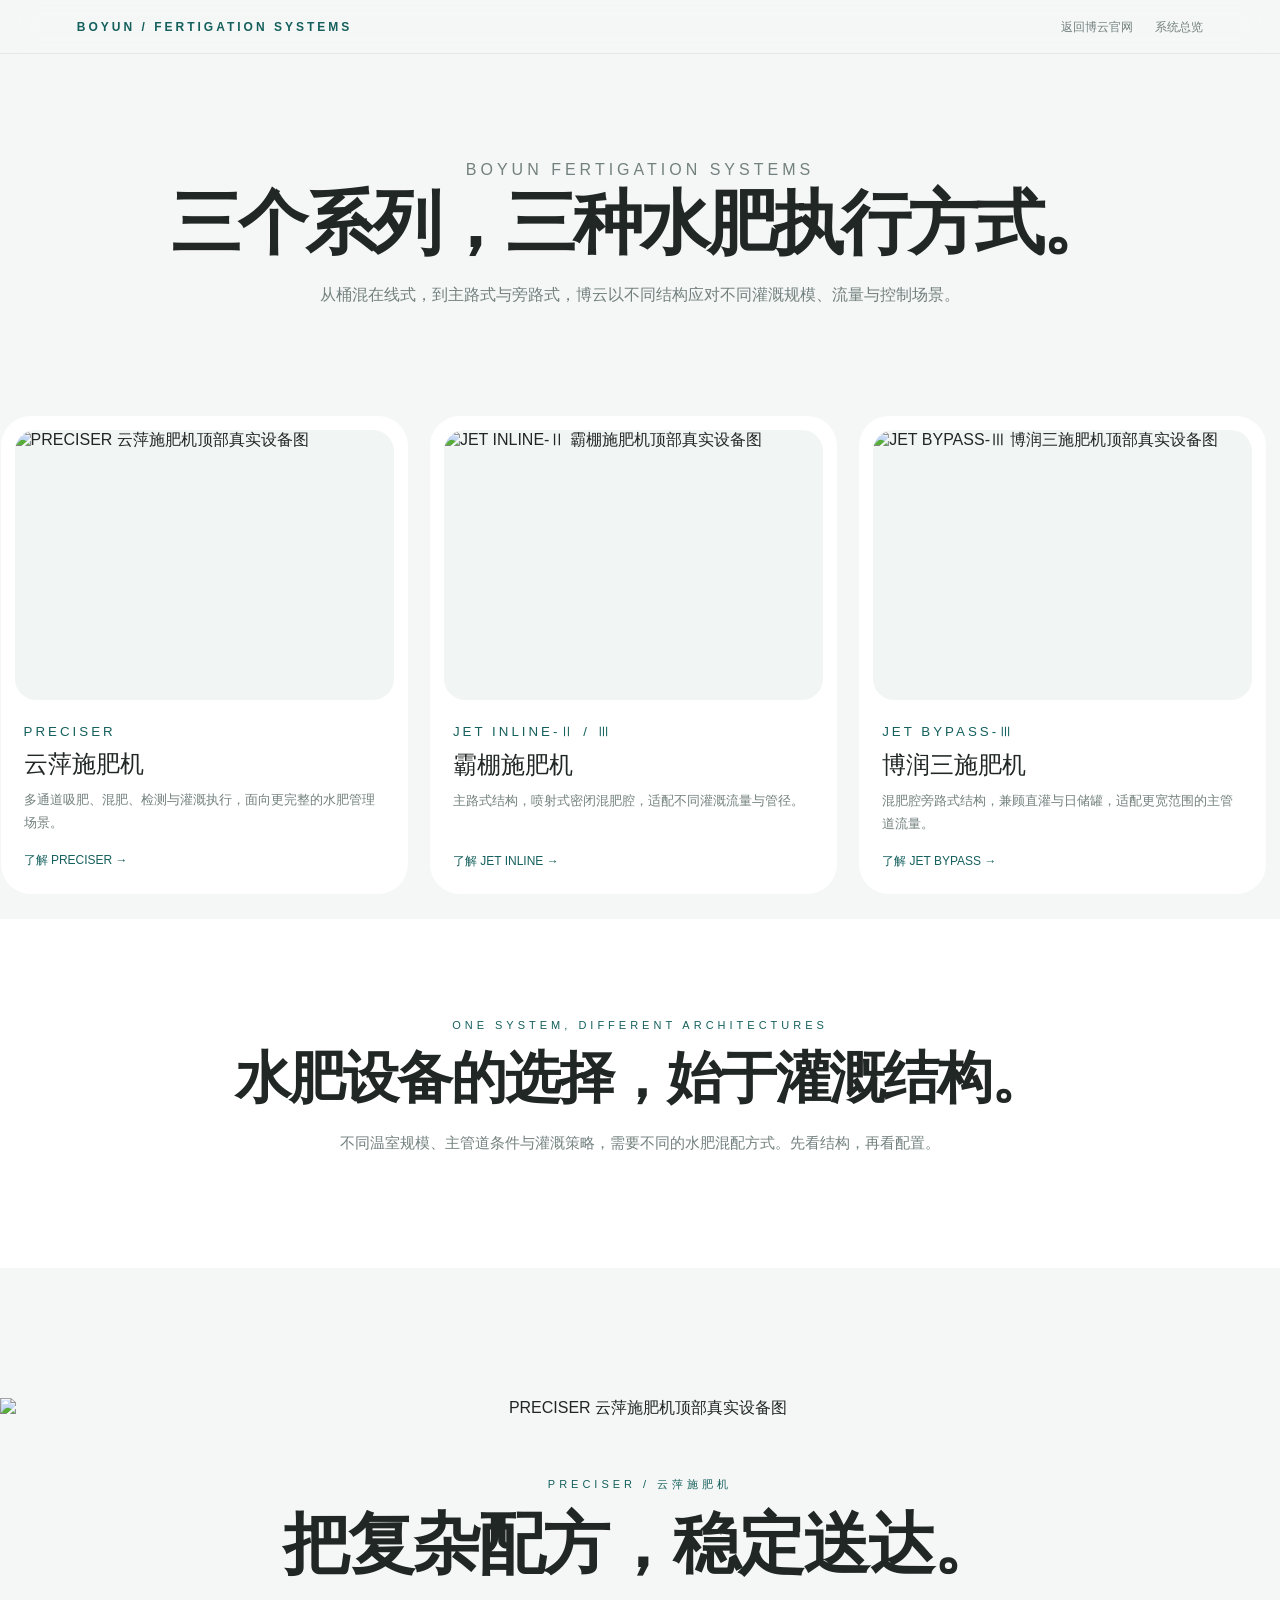
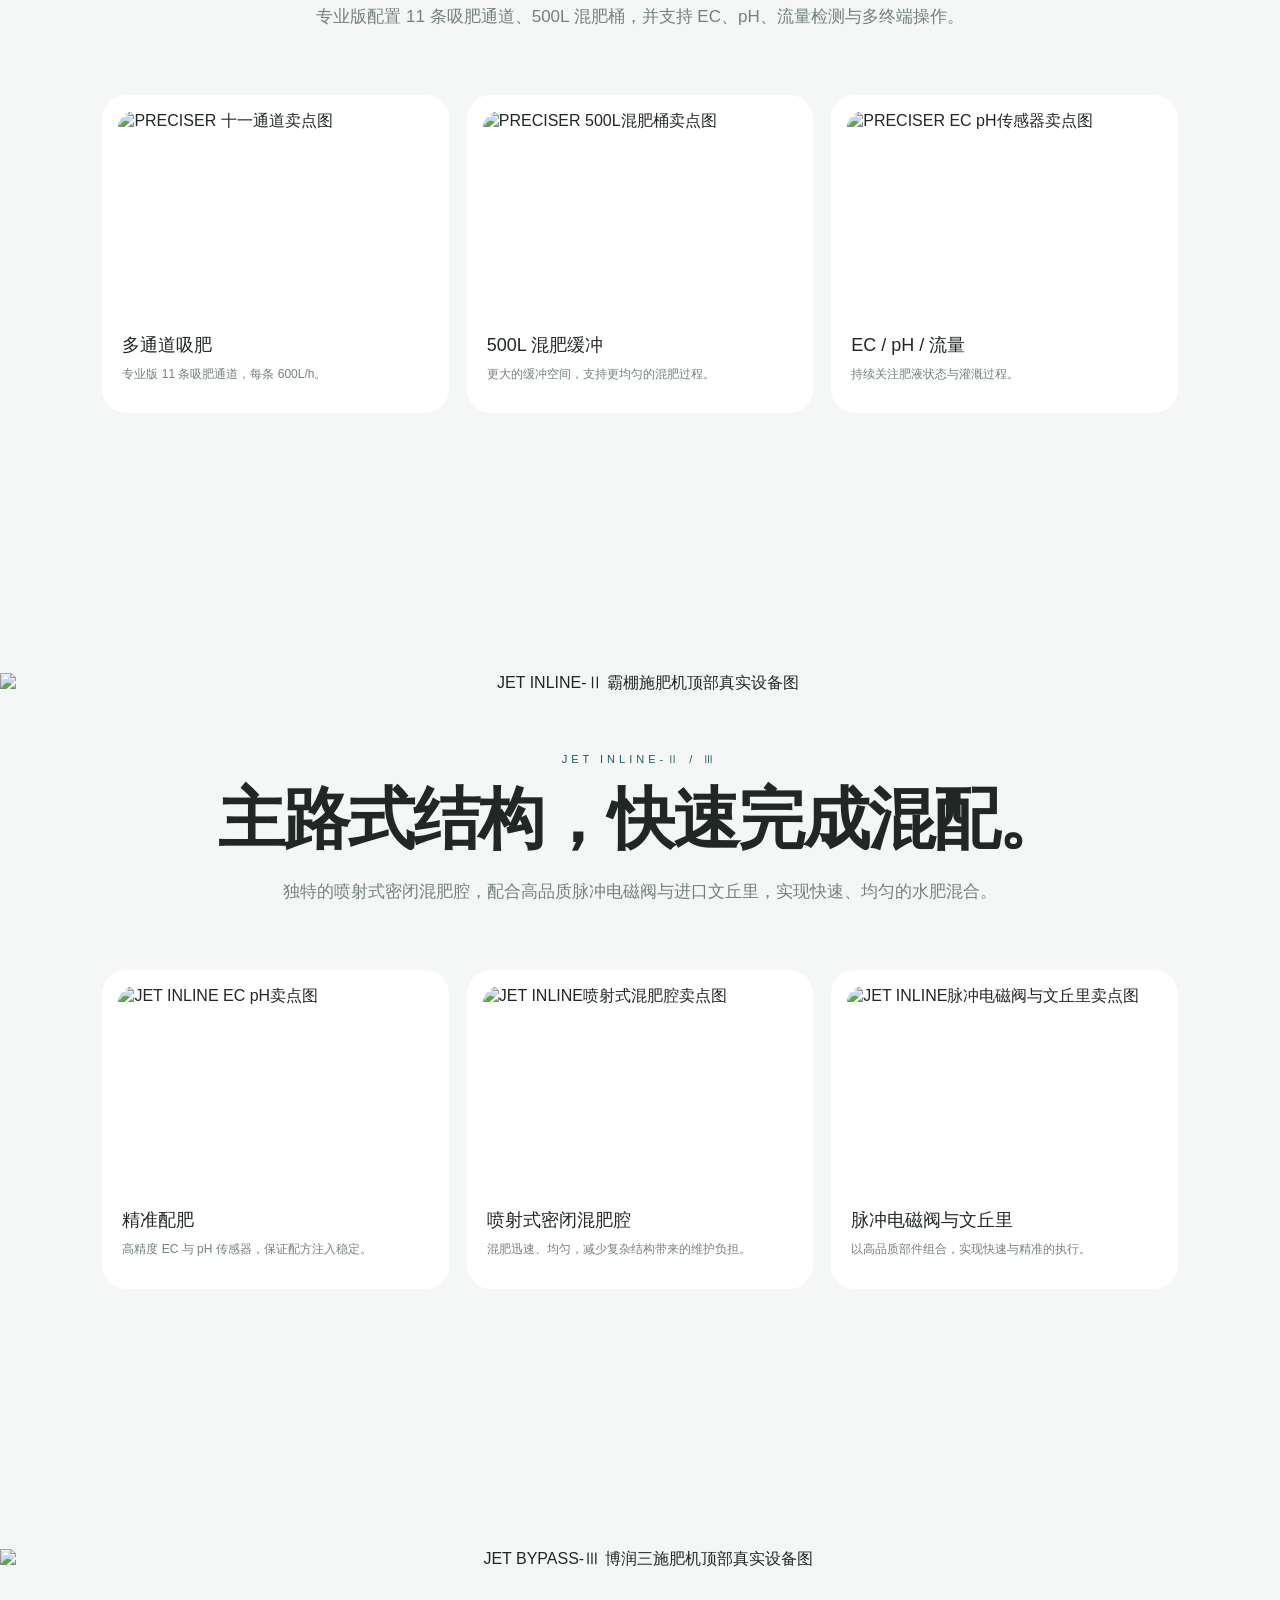
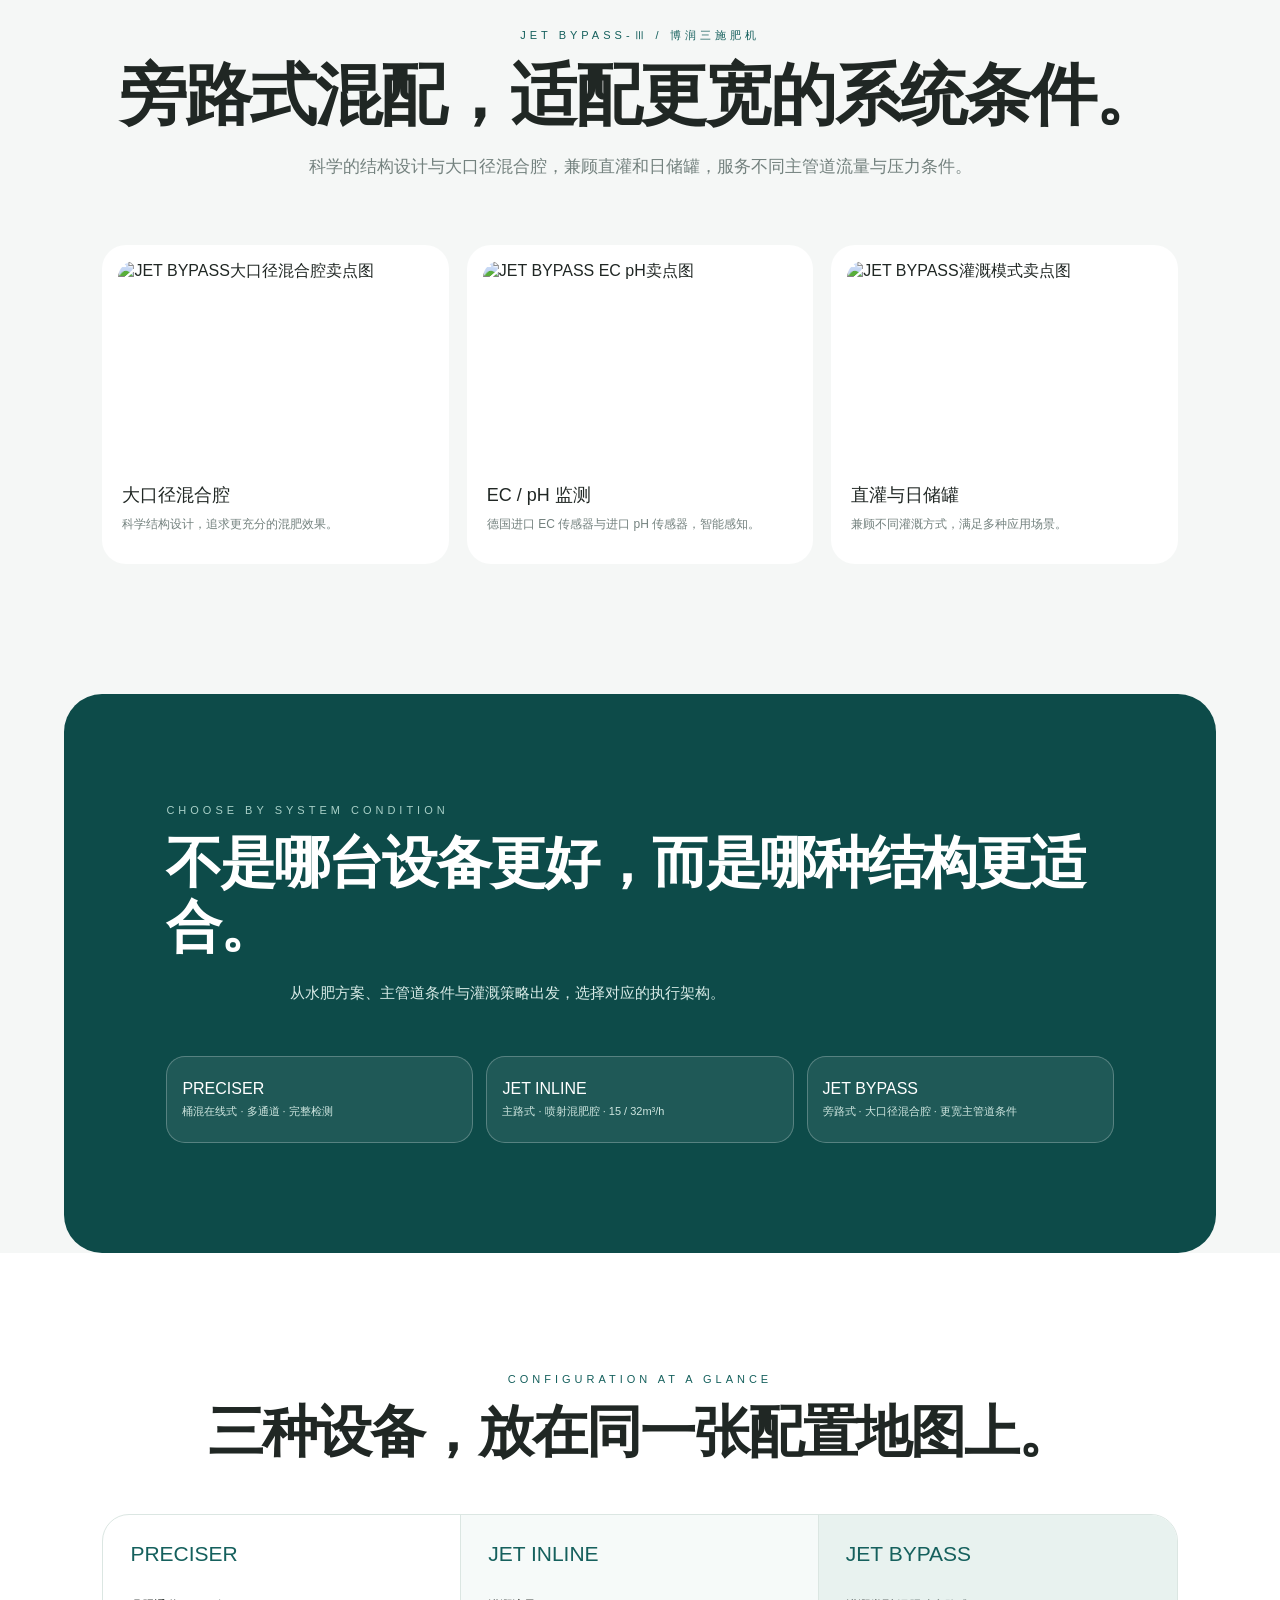
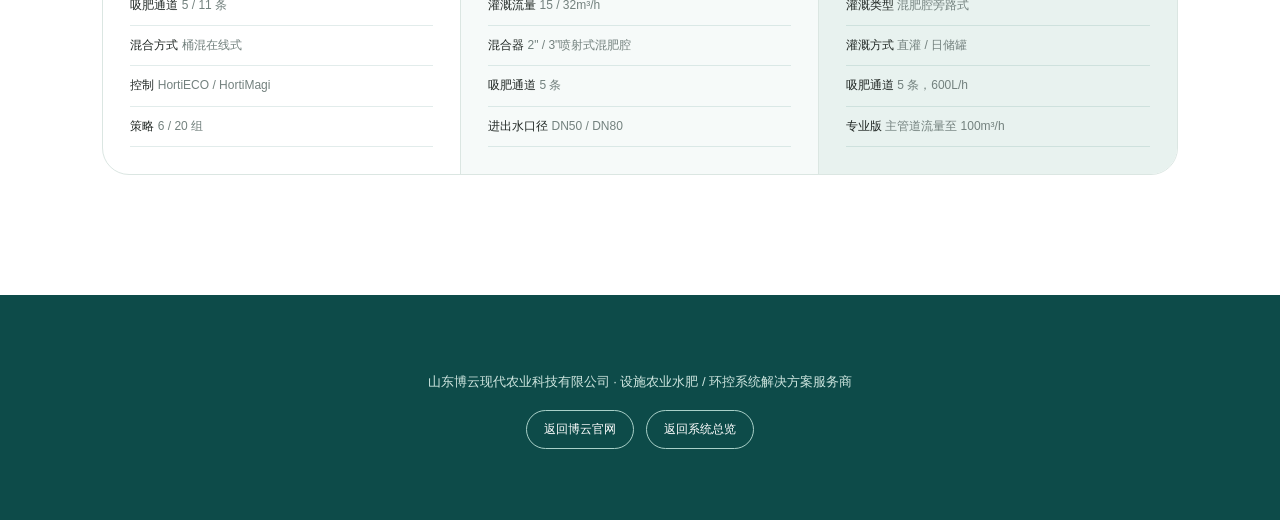
==== fertigation-series.html @ b38438c3 "Link system map fertigation module to series page" ====
<!doctype html>
<html lang="zh-CN">
<head>
<meta charset="UTF-8"><meta name="viewport" content="width=device-width,initial-scale=1">
<title>博云施肥机系列｜从配方到灌溉执行</title>
<meta name="description" content="PRECISER 云萍施肥机、JET INLINE-Ⅱ/Ⅲ 霸棚施肥机、JET BYPASS-Ⅲ 博润三施肥机产品系列。">
<style>
:root{--g:#15605d;--deep:#0d4b49;--paper:#f5f7f6;--ink:#202724;--muted:#73817e;--line:#dbe6e2;--blue:#e6f0ee}
*{box-sizing:border-box}html{scroll-behavior:smooth}body{margin:0;background:#fff;color:var(--ink);font-family:Arial,"Microsoft YaHei","PingFang SC",sans-serif}.site{max-width:1440px;margin:auto;background:var(--paper);overflow:hidden}.nav{position:sticky;top:0;z-index:20;padding:17px 6%;display:flex;justify-content:space-between;align-items:center;background:rgba(245,247,246,.88);border-bottom:1px solid rgba(219,230,226,.8);backdrop-filter:blur(16px)}.brand{font-size:12px;letter-spacing:3px;color:var(--g);font-weight:bold}.nav a{margin-left:22px;color:var(--muted);font-size:12px;text-decoration:none}.nav a:hover{color:var(--g)}.hero{padding:100px 7% 60px;text-align:center}.eyebrow{margin:0 0 15px;color:var(--g);font-size:11px;letter-spacing:4px}.hero h1{margin:0 auto 17px;font-size:clamp(37px,5.5vw,70px);line-height:1.08;letter-spacing:-3px}.hero p{max-width:690px;margin:auto;color:var(--muted);font-size:16px;line-height:2}.series-rail{display:flex;gap:22px;overflow-x:auto;margin:45px 0 0;padding:0 7% 25px;scroll-snap-type:x mandatory}.series-card{position:relative;flex:0 0 37%;min-width:320px;padding:14px;border-radius:30px;background:#fff;scroll-snap-align:start;transition:transform .35s,box-shadow .35s}.series-card:hover{transform:translateY(-9px);box-shadow:0 24px 48px rgba(21,96,93,.14)}.series-card img{display:block;width:100%;height:270px;object-fit:contain;border-radius:21px;background:#f1f5f4;transition:transform .45s}.series-card:hover img{transform:scale(1.035)}.card-body{padding:22px 9px 10px;text-align:left}.card-body small{color:var(--g);letter-spacing:3px}.card-body h2{margin:8px 0;font-size:24px;font-weight:500}.card-body p{min-height:49px;margin:0;color:var(--muted);font-size:13px;line-height:1.8}.card-link{display:inline-block;margin-top:15px;color:var(--g);font-size:12px;text-decoration:none}.series-intro{padding:100px 8% 110px;text-align:center;background:#fff}.section-title{margin:0 auto 18px;font-size:clamp(30px,4.5vw,56px);line-height:1.15;letter-spacing:-2px}.desc{max-width:700px;margin:auto;color:var(--muted);font-size:15px;line-height:2}.focus{padding:130px 8%;background:var(--paper)}.focus-head{text-align:center;margin-bottom:62px}.focus-head .focus-hero{display:block;width:calc(100% + 16vw);height:auto;max-height:none;object-fit:contain;margin:0 -8vw 58px;border-radius:0;background:transparent;box-shadow:none}.focus-head h2{font-size:clamp(38px,5.2vw,68px);line-height:1.12;letter-spacing:-2px;font-weight:600}.focus-head .desc{max-width:720px;font-size:17px;line-height:1.95}.focus-grid{display:grid;grid-template-columns:repeat(3,1fr);gap:18px;max-width:1120px;margin:auto}.focus-card{padding:16px;border-radius:24px;background:#fff;transition:transform .35s,box-shadow .35s}.focus-card:hover{transform:translateY(-8px);box-shadow:0 20px 42px rgba(21,96,93,.12)}.focus-card img{display:block;width:100%;height:205px;object-fit:cover;border-radius:17px}.focus-card h3{margin:17px 4px 7px;font-size:18px;font-weight:500}.focus-card p{margin:0 4px 12px;color:var(--muted);font-size:12px;line-height:1.8}.focus-card a{margin:0 4px;color:var(--g);font-size:12px;text-decoration:none}.system{margin:0 5%;padding:110px 8%;border-radius:38px;background:var(--deep);color:#fff}.system .eyebrow{color:#a9d0c8}.system .desc{color:#d8ebe7}.system-row{display:flex;gap:13px;max-width:980px;margin:48px auto 0}.system-node{flex:1;padding:23px 15px;border:1px solid rgba(255,255,255,.25);border-radius:19px;background:rgba(255,255,255,.08);transition:background .3s,transform .3s}.system-node:hover{background:#fff;color:var(--g);transform:translateY(-7px)}.system-node b{display:block;font-size:16px;font-weight:500}.system-node span{display:block;margin-top:6px;color:#cfe6e0;font-size:11px}.system-node:hover span{color:var(--muted)}.compare{padding:120px 8%;background:#fff;text-align:center}.compare-box{display:grid;grid-template-columns:repeat(3,1fr);max-width:1120px;margin:50px auto 0;border:1px solid var(--line);border-radius:27px;overflow:hidden;text-align:left}.model{padding:27px;border-right:1px solid var(--line)}.model:last-child{border-right:0}.model:nth-child(2){background:#f6faf9}.model:nth-child(3){background:#e8f2ef}.model h3{margin:0 0 20px;color:var(--g);font-size:21px;font-weight:500}.model ul{list-style:none;padding:0;margin:0}.model li{padding:10px 0;border-bottom:1px solid rgba(21,96,93,.12);color:var(--muted);font-size:12px;line-height:1.6}.model li b{color:var(--ink);font-weight:500}.footer{padding:65px 8%;background:var(--deep);color:#fff;text-align:center}.footer p{color:#cfe6e0;font-size:13px}.footer a{display:inline-block;margin:6px;padding:10px 17px;border:1px solid #a9d0c8;border-radius:999px;color:#fff;text-decoration:none;font-size:12px}.footer a:hover{background:#fff;color:var(--g)}
@media(max-width:800px){.nav{display:block;text-align:center}.nav-links{margin-top:10px;white-space:nowrap;overflow:auto}.nav a{margin:0 8px}.hero{padding:70px 5% 40px}.series-card{flex-basis:78%}.focus-grid,.compare-box{display:block}.focus-card{margin-bottom:15px}.model{border-right:0;border-bottom:1px solid var(--line)}.model:last-child{border-bottom:0}.system{margin:0 3%;border-radius:30px;padding:80px 7%}.system-row{display:block}.system-node{margin-bottom:12px}.focus,.compare,.series-intro{padding-top:80px;padding-bottom:85px}}
</style>
</head>
<body><div class="site">
<nav class="nav"><div class="brand">BOYUN / FERTIGATION SYSTEMS</div><div class="nav-links"><a href="https://www.cnboyun.com/">返回博云官网</a><a href="https://lsy236996766-oss.github.io/preciser-product-page/system-map.html">系统总览</a></div></nav>
<header class="hero"><p class="eyebrow">BOYUN FERTIGATION SYSTEMS</p><h1>三个系列，三种水肥执行方式。</h1><p>从桶混在线式，到主路式与旁路式，博云以不同结构应对不同灌溉规模、流量与控制场景。</p></header>
<section class="series-rail"><article class="series-card"><img src="https://www.cnboyun.com/data/images/banner/20251110094152_782.jpg" alt="PRECISER 云萍施肥机顶部真实设备图"><div class="card-body"><small>PRECISER</small><h2>云萍施肥机</h2><p>多通道吸肥、混肥、检测与灌溉执行，面向更完整的水肥管理场景。</p><a class="card-link" href="https://www.cnboyun.com/p/pp1.html">了解 PRECISER →</a></div></article><article class="series-card"><img src="https://www.cnboyun.com/data/images/banner/20260513150954_433.jpg" alt="JET INLINE-Ⅱ 霸棚施肥机顶部真实设备图"><div class="card-body"><small>JET INLINE-Ⅱ / Ⅲ</small><h2>霸棚施肥机</h2><p>主路式结构，喷射式密闭混肥腔，适配不同灌溉流量与管径。</p><a class="card-link" href="https://www.cnboyun.com/p/pp11.html">了解 JET INLINE →</a></div></article><article class="series-card"><img src="https://www.cnboyun.com/data/images/banner/20260513153320_454.jpg" alt="JET BYPASS-Ⅲ 博润三施肥机顶部真实设备图"><div class="card-body"><small>JET BYPASS-Ⅲ</small><h2>博润三施肥机</h2><p>混肥腔旁路式结构，兼顾直灌与日储罐，适配更宽范围的主管道流量。</p><a class="card-link" href="https://www.cnboyun.com/p/pp12.html">了解 JET BYPASS →</a></div></article></section>
<section class="series-intro"><p class="eyebrow">ONE SYSTEM, DIFFERENT ARCHITECTURES</p><h2 class="section-title">水肥设备的选择，始于灌溉结构。</h2><p class="desc">不同温室规模、主管道条件与灌溉策略，需要不同的水肥混配方式。先看结构，再看配置。</p></section>
<section class="focus" id="preciser"><div class="focus-head"><img class="focus-hero" src="https://www.cnboyun.com/data/images/banner/20251110094152_782.jpg" alt="PRECISER 云萍施肥机顶部真实设备图"><p class="eyebrow">PRECISER / 云萍施肥机</p><h2 class="section-title">把复杂配方，稳定送达。</h2><p class="desc">专业版配置 11 条吸肥通道、500L 混肥桶，并支持 EC、pH、流量检测与多终端操作。</p></div><div class="focus-grid"><article class="focus-card"><img src="https://www.cnboyun.com/data/images/banner/20251114203657_895.jpg" alt="PRECISER 十一通道卖点图"><h3>多通道吸肥</h3><p>专业版 11 条吸肥通道，每条 600L/h。</p></article><article class="focus-card"><img src="https://www.cnboyun.com/data/images/banner/20251114204116_902.jpg" alt="PRECISER 500L混肥桶卖点图"><h3>500L 混肥缓冲</h3><p>更大的缓冲空间，支持更均匀的混肥过程。</p></article><article class="focus-card"><img src="https://www.cnboyun.com/data/images/banner/20251114204125_744.jpg" alt="PRECISER EC pH传感器卖点图"><h3>EC / pH / 流量</h3><p>持续关注肥液状态与灌溉过程。</p></article></div></section>
<section class="focus" id="inline"><div class="focus-head"><img class="focus-hero" src="https://www.cnboyun.com/data/images/banner/20260513150954_433.jpg" alt="JET INLINE-Ⅱ 霸棚施肥机顶部真实设备图"><p class="eyebrow">JET INLINE-Ⅱ / Ⅲ</p><h2 class="section-title">主路式结构，快速完成混配。</h2><p class="desc">独特的喷射式密闭混肥腔，配合高品质脉冲电磁阀与进口文丘里，实现快速、均匀的水肥混合。</p></div><div class="focus-grid"><article class="focus-card"><img src="https://www.cnboyun.com/data/images/banner/20260513151304_184.jpg" alt="JET INLINE EC pH卖点图"><h3>精准配肥</h3><p>高精度 EC 与 pH 传感器，保证配方注入稳定。</p></article><article class="focus-card"><img src="https://www.cnboyun.com/data/images/banner/20260513151324_571.jpg" alt="JET INLINE喷射式混肥腔卖点图"><h3>喷射式密闭混肥腔</h3><p>混肥迅速、均匀，减少复杂结构带来的维护负担。</p></article><article class="focus-card"><img src="https://www.cnboyun.com/data/images/banner/20260513151349_224.jpg" alt="JET INLINE脉冲电磁阀与文丘里卖点图"><h3>脉冲电磁阀与文丘里</h3><p>以高品质部件组合，实现快速与精准的执行。</p></article></div></section>
<section class="focus" id="bypass"><div class="focus-head"><img class="focus-hero" src="https://www.cnboyun.com/data/images/banner/20260513153320_454.jpg" alt="JET BYPASS-Ⅲ 博润三施肥机顶部真实设备图"><p class="eyebrow">JET BYPASS-Ⅲ / 博润三施肥机</p><h2 class="section-title">旁路式混配，适配更宽的系统条件。</h2><p class="desc">科学的结构设计与大口径混合腔，兼顾直灌和日储罐，服务不同主管道流量与压力条件。</p></div><div class="focus-grid"><article class="focus-card"><img src="https://www.cnboyun.com/data/images/banner/20260513153831_382.jpg" alt="JET BYPASS大口径混合腔卖点图"><h3>大口径混合腔</h3><p>科学结构设计，追求更充分的混肥效果。</p></article><article class="focus-card"><img src="https://www.cnboyun.com/data/images/banner/20260513153852_387.jpg" alt="JET BYPASS EC pH卖点图"><h3>EC / pH 监测</h3><p>德国进口 EC 传感器与进口 pH 传感器，智能感知。</p></article><article class="focus-card"><img src="https://www.cnboyun.com/data/images/banner/20260513153912_584.jpg" alt="JET BYPASS灌溉模式卖点图"><h3>直灌与日储罐</h3><p>兼顾不同灌溉方式，满足多种应用场景。</p></article></div></section>
<section class="system"><p class="eyebrow">CHOOSE BY SYSTEM CONDITION</p><h2 class="section-title">不是哪台设备更好，而是哪种结构更适合。</h2><p class="desc">从水肥方案、主管道条件与灌溉策略出发，选择对应的执行架构。</p><div class="system-row"><div class="system-node"><b>PRECISER</b><span>桶混在线式 · 多通道 · 完整检测</span></div><div class="system-node"><b>JET INLINE</b><span>主路式 · 喷射混肥腔 · 15 / 32m³/h</span></div><div class="system-node"><b>JET BYPASS</b><span>旁路式 · 大口径混合腔 · 更宽主管道条件</span></div></div></section>
<section class="compare"><p class="eyebrow">CONFIGURATION AT A GLANCE</p><h2 class="section-title">三种设备，放在同一张配置地图上。</h2><div class="compare-box"><div class="model"><h3>PRECISER</h3><ul><li><b>吸肥通道</b> 5 / 11 条</li><li><b>混合方式</b> 桶混在线式</li><li><b>控制</b> HortiECO / HortiMagi</li><li><b>策略</b> 6 / 20 组</li></ul></div><div class="model"><h3>JET INLINE</h3><ul><li><b>灌溉流量</b> 15 / 32m³/h</li><li><b>混合器</b> 2" / 3"喷射式混肥腔</li><li><b>吸肥通道</b> 5 条</li><li><b>进出水口径</b> DN50 / DN80</li></ul></div><div class="model"><h3>JET BYPASS</h3><ul><li><b>灌溉类型</b> 混肥腔旁路式</li><li><b>灌溉方式</b> 直灌 / 日储罐</li><li><b>吸肥通道</b> 5 条，600L/h</li><li><b>专业版</b> 主管道流量至 100m³/h</li></ul></div></div></section>
<footer class="footer"><p>山东博云现代农业科技有限公司 · 设施农业水肥 / 环控系统解决方案服务商</p><a href="https://www.cnboyun.com/">返回博云官网</a><a href="https://lsy236996766-oss.github.io/preciser-product-page/system-map.html">返回系统总览</a></footer>
</div></body></html>
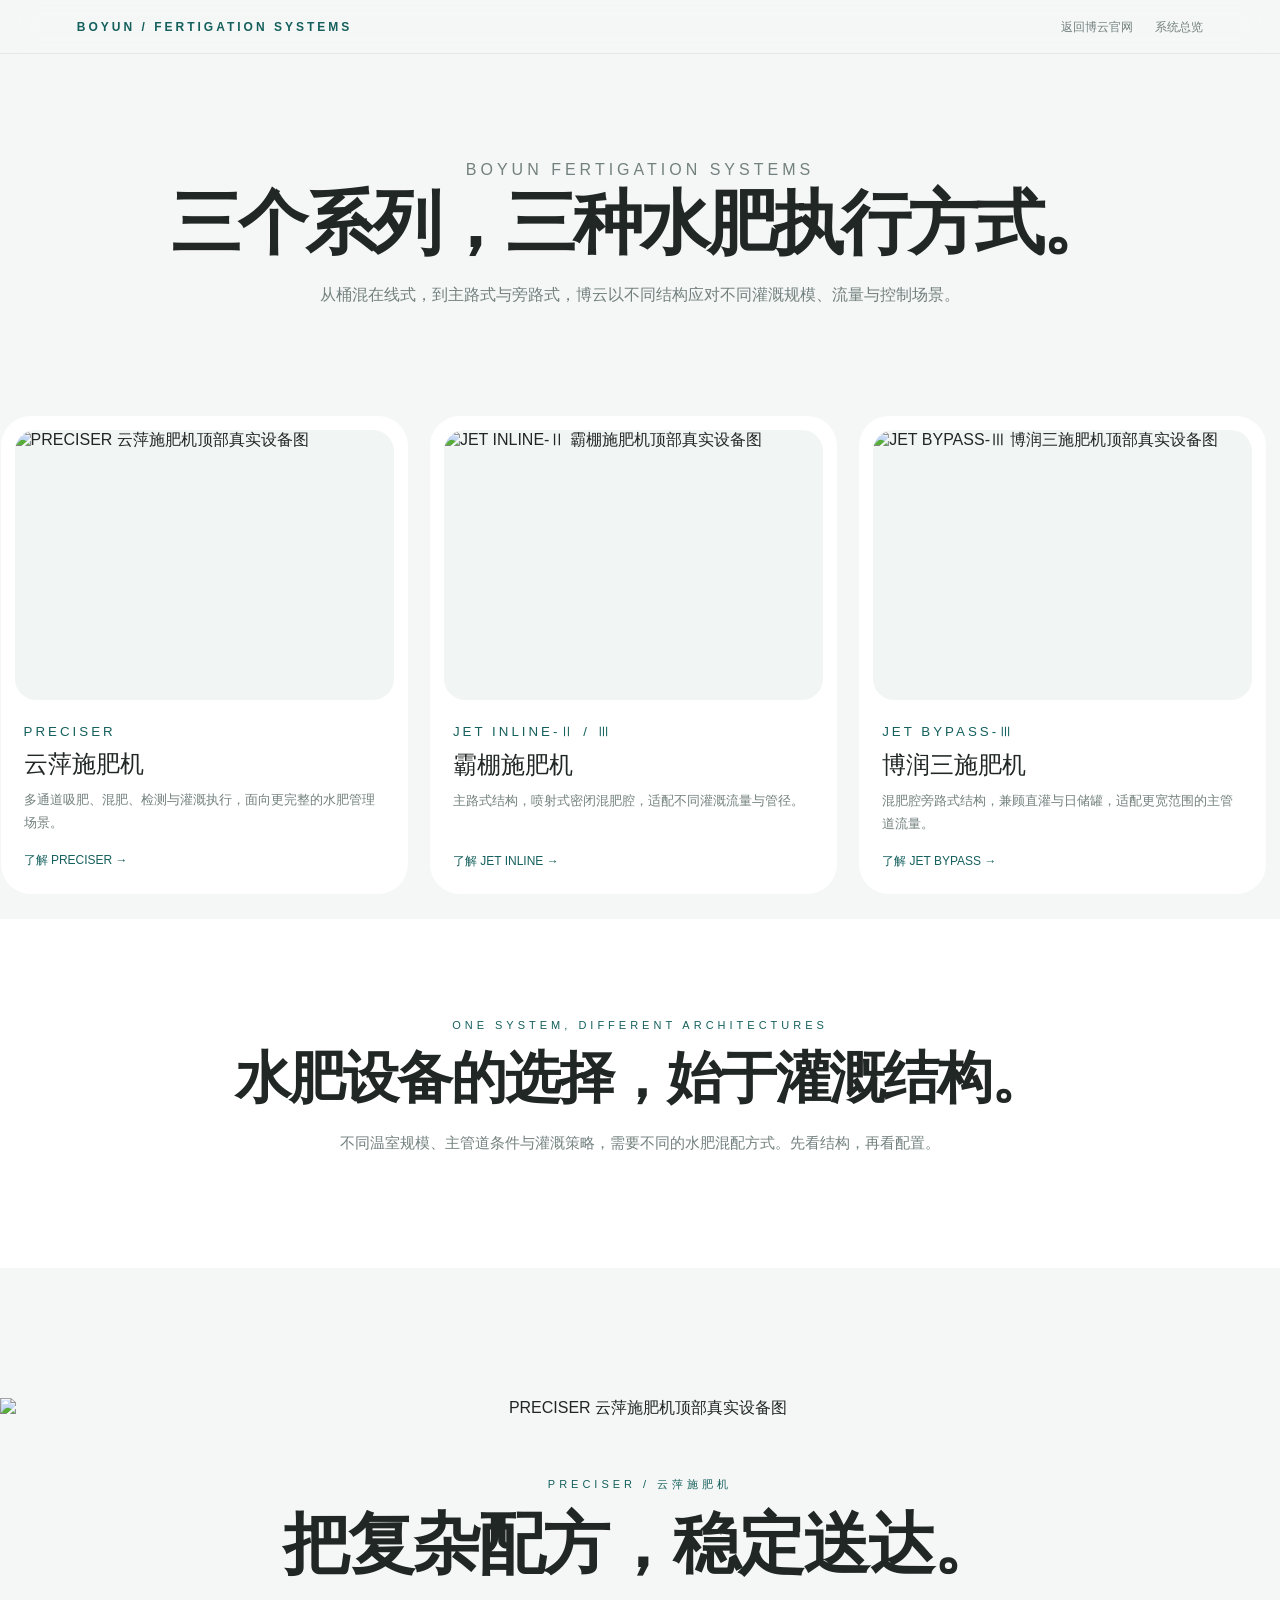
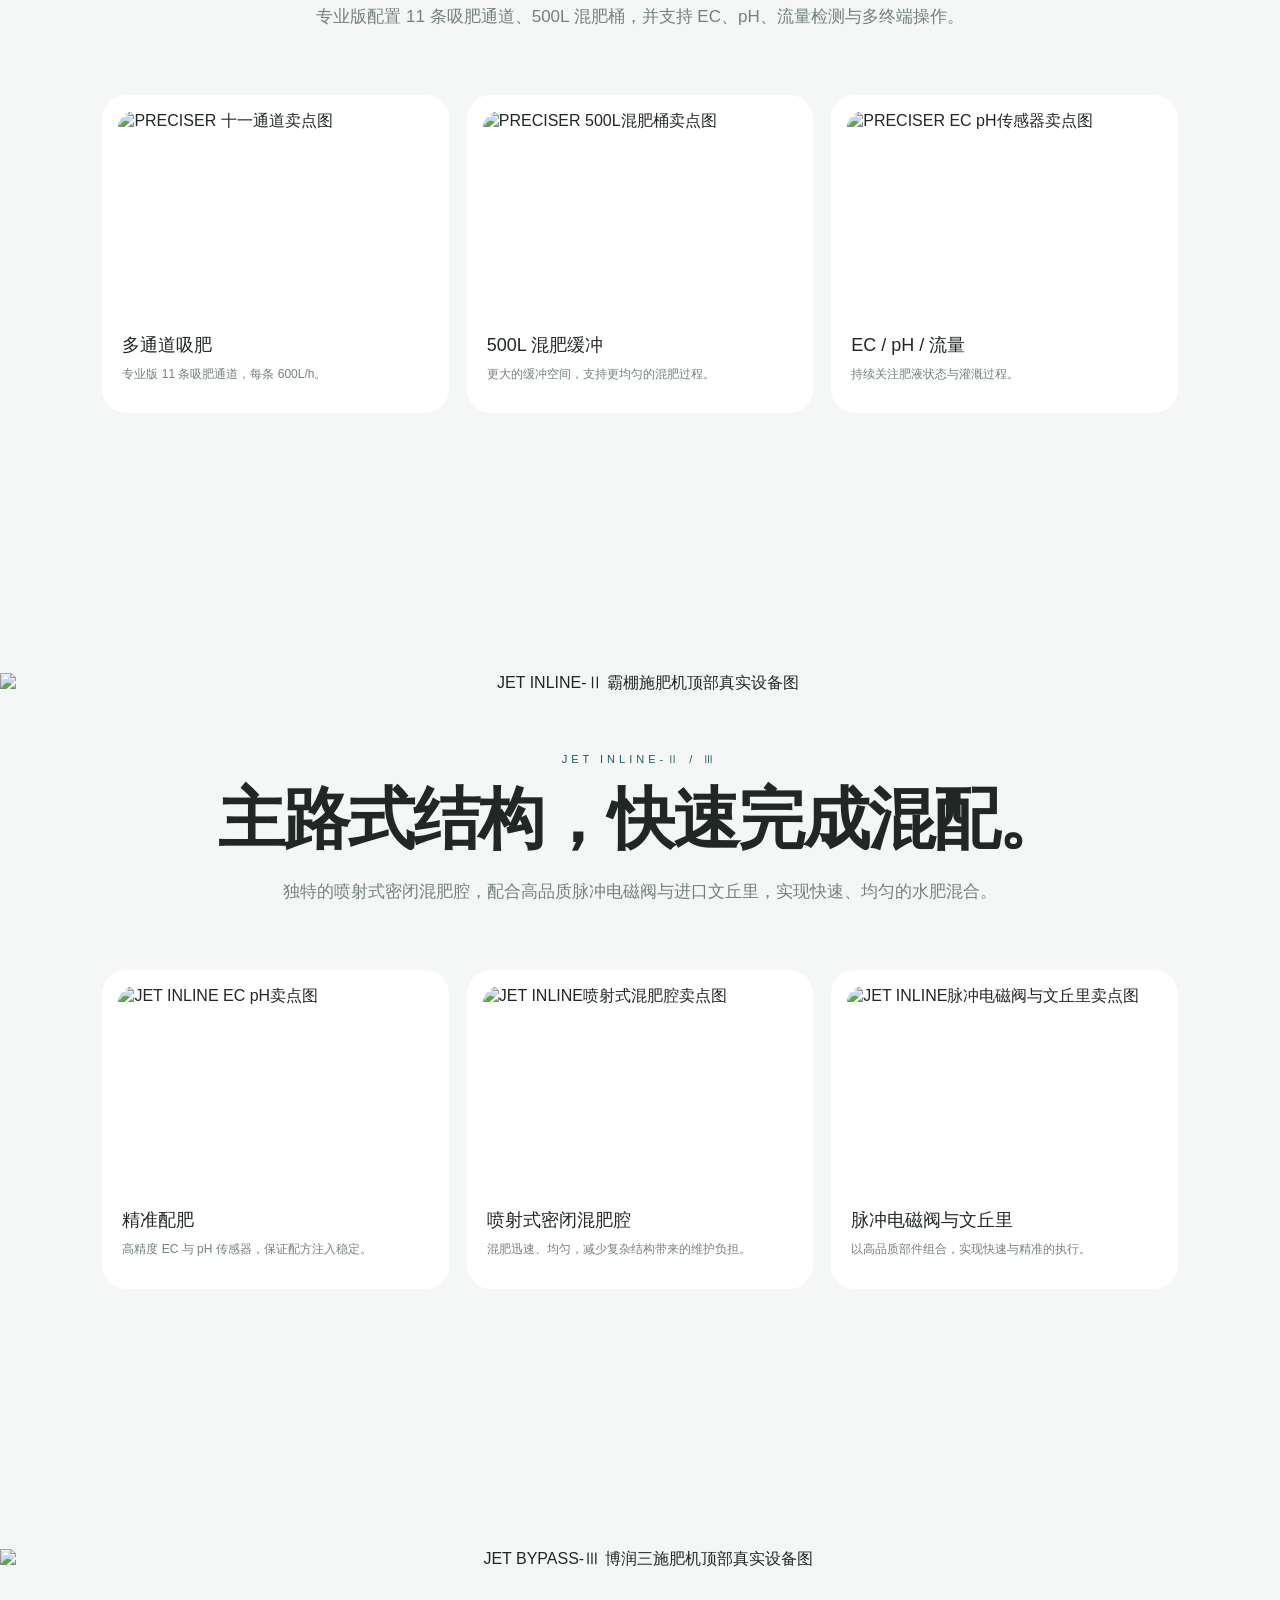
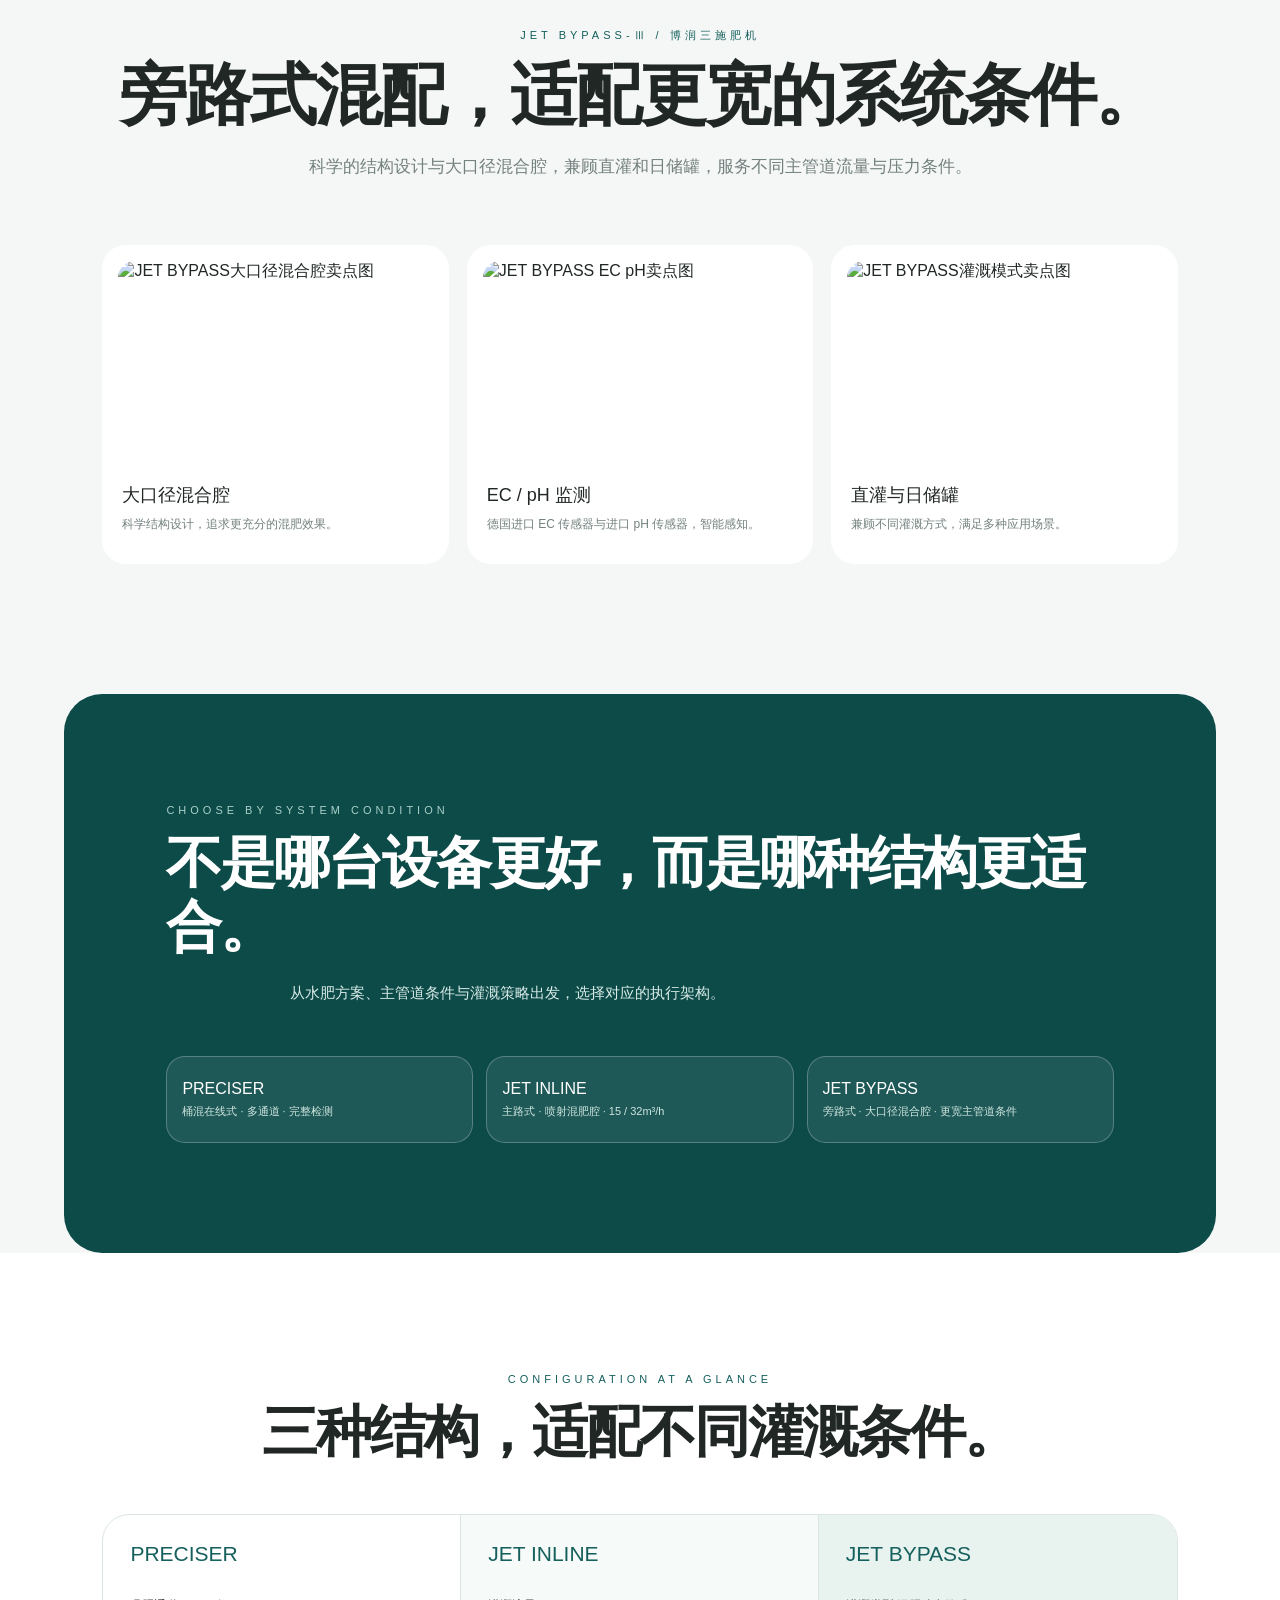
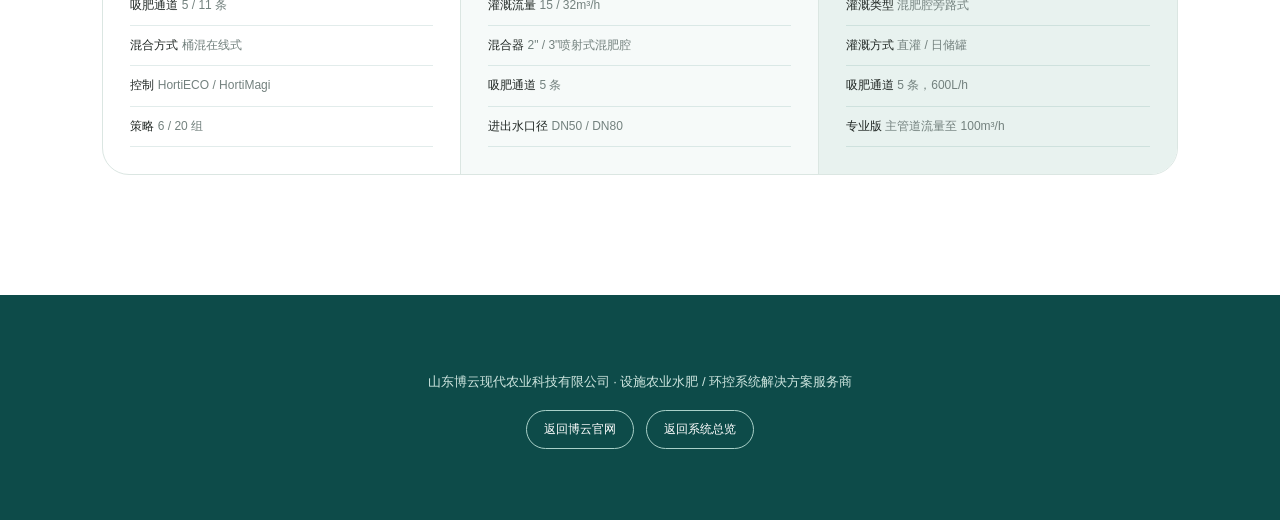
==== commit 12a05e92: "Update fertigation comparison heading" ====
--- a/fertigation-series.html
+++ b/fertigation-series.html
@@ -19,6 +19,6 @@
 <section class="focus" id="inline"><div class="focus-head"><img class="focus-hero" src="https://www.cnboyun.com/data/images/banner/20260513150954_433.jpg" alt="JET INLINE-Ⅱ 霸棚施肥机顶部真实设备图"><p class="eyebrow">JET INLINE-Ⅱ / Ⅲ</p><h2 class="section-title">主路式结构，快速完成混配。</h2><p class="desc">独特的喷射式密闭混肥腔，配合高品质脉冲电磁阀与进口文丘里，实现快速、均匀的水肥混合。</p></div><div class="focus-grid"><article class="focus-card"><img src="https://www.cnboyun.com/data/images/banner/20260513151304_184.jpg" alt="JET INLINE EC pH卖点图"><h3>精准配肥</h3><p>高精度 EC 与 pH 传感器，保证配方注入稳定。</p></article><article class="focus-card"><img src="https://www.cnboyun.com/data/images/banner/20260513151324_571.jpg" alt="JET INLINE喷射式混肥腔卖点图"><h3>喷射式密闭混肥腔</h3><p>混肥迅速、均匀，减少复杂结构带来的维护负担。</p></article><article class="focus-card"><img src="https://www.cnboyun.com/data/images/banner/20260513151349_224.jpg" alt="JET INLINE脉冲电磁阀与文丘里卖点图"><h3>脉冲电磁阀与文丘里</h3><p>以高品质部件组合，实现快速与精准的执行。</p></article></div></section>
 <section class="focus" id="bypass"><div class="focus-head"><img class="focus-hero" src="https://www.cnboyun.com/data/images/banner/20260513153320_454.jpg" alt="JET BYPASS-Ⅲ 博润三施肥机顶部真实设备图"><p class="eyebrow">JET BYPASS-Ⅲ / 博润三施肥机</p><h2 class="section-title">旁路式混配，适配更宽的系统条件。</h2><p class="desc">科学的结构设计与大口径混合腔，兼顾直灌和日储罐，服务不同主管道流量与压力条件。</p></div><div class="focus-grid"><article class="focus-card"><img src="https://www.cnboyun.com/data/images/banner/20260513153831_382.jpg" alt="JET BYPASS大口径混合腔卖点图"><h3>大口径混合腔</h3><p>科学结构设计，追求更充分的混肥效果。</p></article><article class="focus-card"><img src="https://www.cnboyun.com/data/images/banner/20260513153852_387.jpg" alt="JET BYPASS EC pH卖点图"><h3>EC / pH 监测</h3><p>德国进口 EC 传感器与进口 pH 传感器，智能感知。</p></article><article class="focus-card"><img src="https://www.cnboyun.com/data/images/banner/20260513153912_584.jpg" alt="JET BYPASS灌溉模式卖点图"><h3>直灌与日储罐</h3><p>兼顾不同灌溉方式，满足多种应用场景。</p></article></div></section>
 <section class="system"><p class="eyebrow">CHOOSE BY SYSTEM CONDITION</p><h2 class="section-title">不是哪台设备更好，而是哪种结构更适合。</h2><p class="desc">从水肥方案、主管道条件与灌溉策略出发，选择对应的执行架构。</p><div class="system-row"><div class="system-node"><b>PRECISER</b><span>桶混在线式 · 多通道 · 完整检测</span></div><div class="system-node"><b>JET INLINE</b><span>主路式 · 喷射混肥腔 · 15 / 32m³/h</span></div><div class="system-node"><b>JET BYPASS</b><span>旁路式 · 大口径混合腔 · 更宽主管道条件</span></div></div></section>
-<section class="compare"><p class="eyebrow">CONFIGURATION AT A GLANCE</p><h2 class="section-title">三种设备，放在同一张配置地图上。</h2><div class="compare-box"><div class="model"><h3>PRECISER</h3><ul><li><b>吸肥通道</b> 5 / 11 条</li><li><b>混合方式</b> 桶混在线式</li><li><b>控制</b> HortiECO / HortiMagi</li><li><b>策略</b> 6 / 20 组</li></ul></div><div class="model"><h3>JET INLINE</h3><ul><li><b>灌溉流量</b> 15 / 32m³/h</li><li><b>混合器</b> 2" / 3"喷射式混肥腔</li><li><b>吸肥通道</b> 5 条</li><li><b>进出水口径</b> DN50 / DN80</li></ul></div><div class="model"><h3>JET BYPASS</h3><ul><li><b>灌溉类型</b> 混肥腔旁路式</li><li><b>灌溉方式</b> 直灌 / 日储罐</li><li><b>吸肥通道</b> 5 条，600L/h</li><li><b>专业版</b> 主管道流量至 100m³/h</li></ul></div></div></section>
+<section class="compare"><p class="eyebrow">CONFIGURATION AT A GLANCE</p><h2 class="section-title">三种结构，适配不同灌溉条件。</h2><div class="compare-box"><div class="model"><h3>PRECISER</h3><ul><li><b>吸肥通道</b> 5 / 11 条</li><li><b>混合方式</b> 桶混在线式</li><li><b>控制</b> HortiECO / HortiMagi</li><li><b>策略</b> 6 / 20 组</li></ul></div><div class="model"><h3>JET INLINE</h3><ul><li><b>灌溉流量</b> 15 / 32m³/h</li><li><b>混合器</b> 2" / 3"喷射式混肥腔</li><li><b>吸肥通道</b> 5 条</li><li><b>进出水口径</b> DN50 / DN80</li></ul></div><div class="model"><h3>JET BYPASS</h3><ul><li><b>灌溉类型</b> 混肥腔旁路式</li><li><b>灌溉方式</b> 直灌 / 日储罐</li><li><b>吸肥通道</b> 5 条，600L/h</li><li><b>专业版</b> 主管道流量至 100m³/h</li></ul></div></div></section>
 <footer class="footer"><p>山东博云现代农业科技有限公司 · 设施农业水肥 / 环控系统解决方案服务商</p><a href="https://www.cnboyun.com/">返回博云官网</a><a href="https://lsy236996766-oss.github.io/preciser-product-page/system-map.html">返回系统总览</a></footer>
 </div></body></html>
